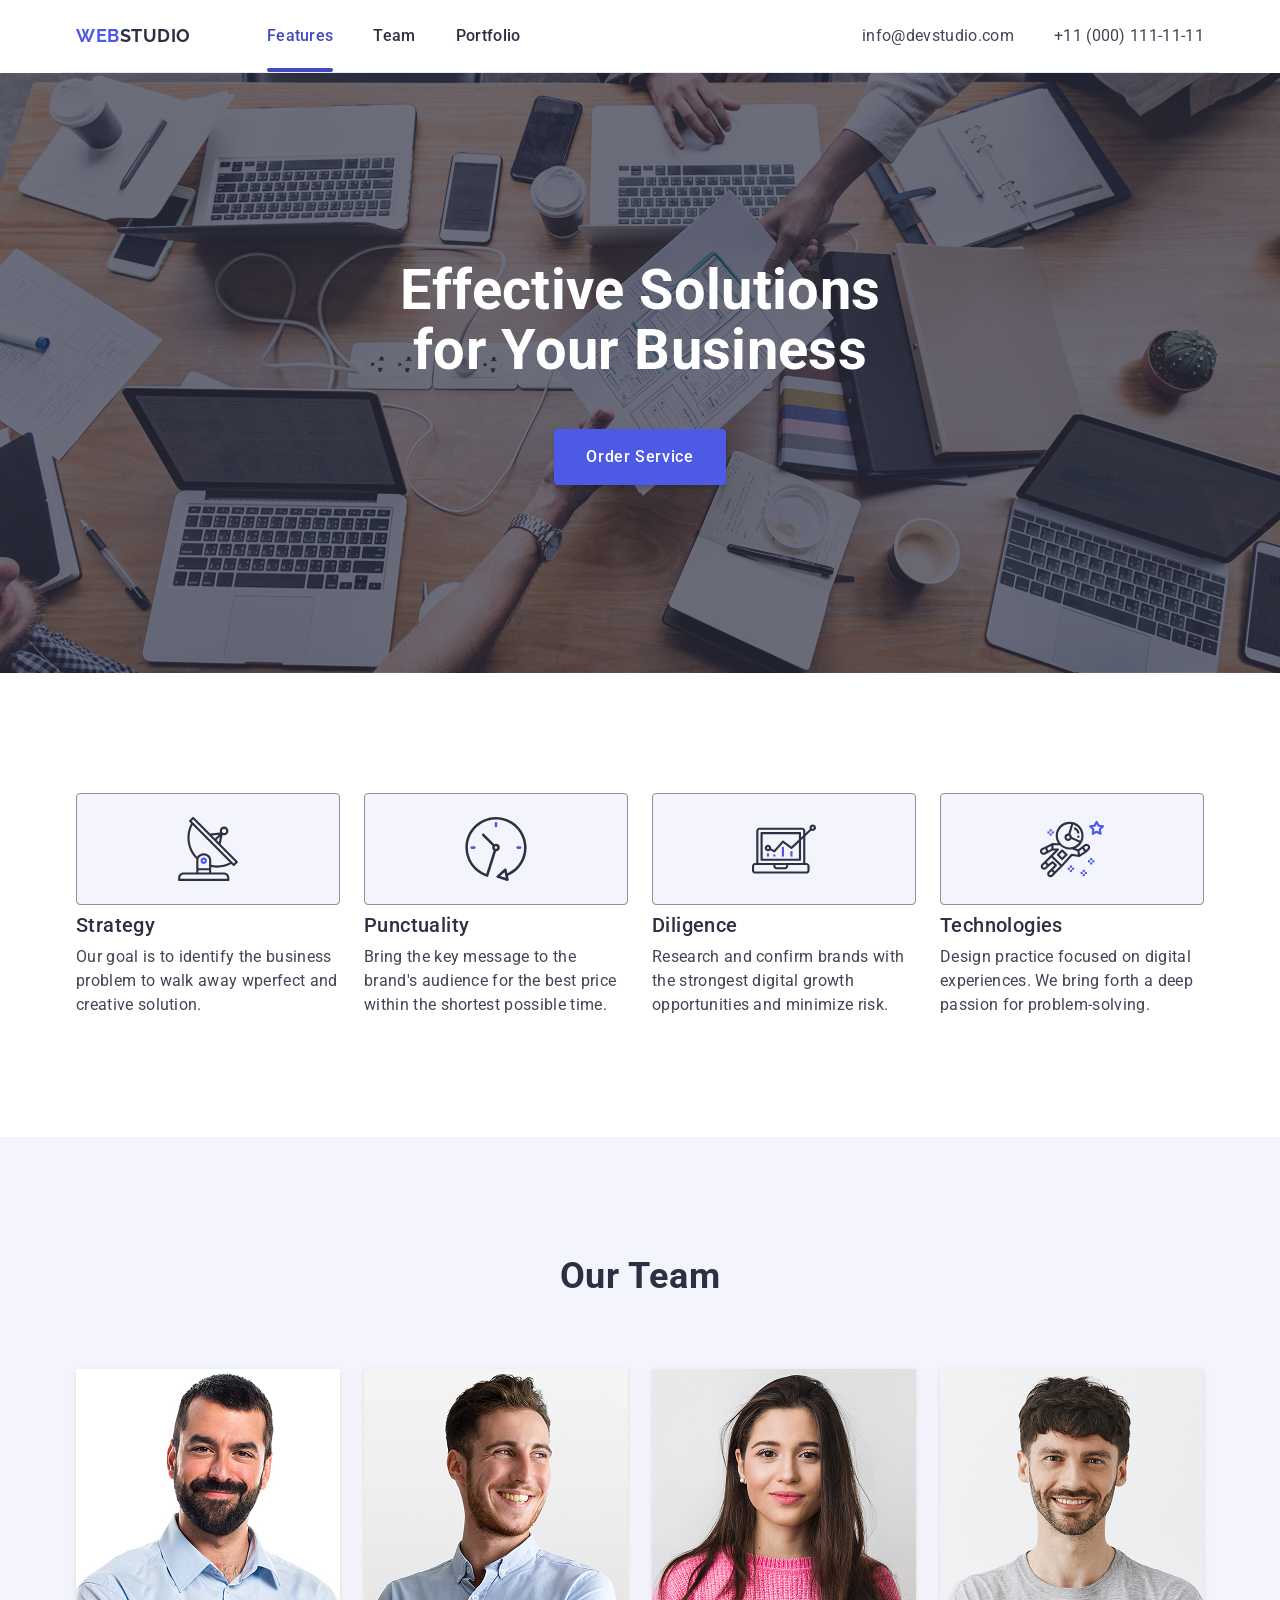
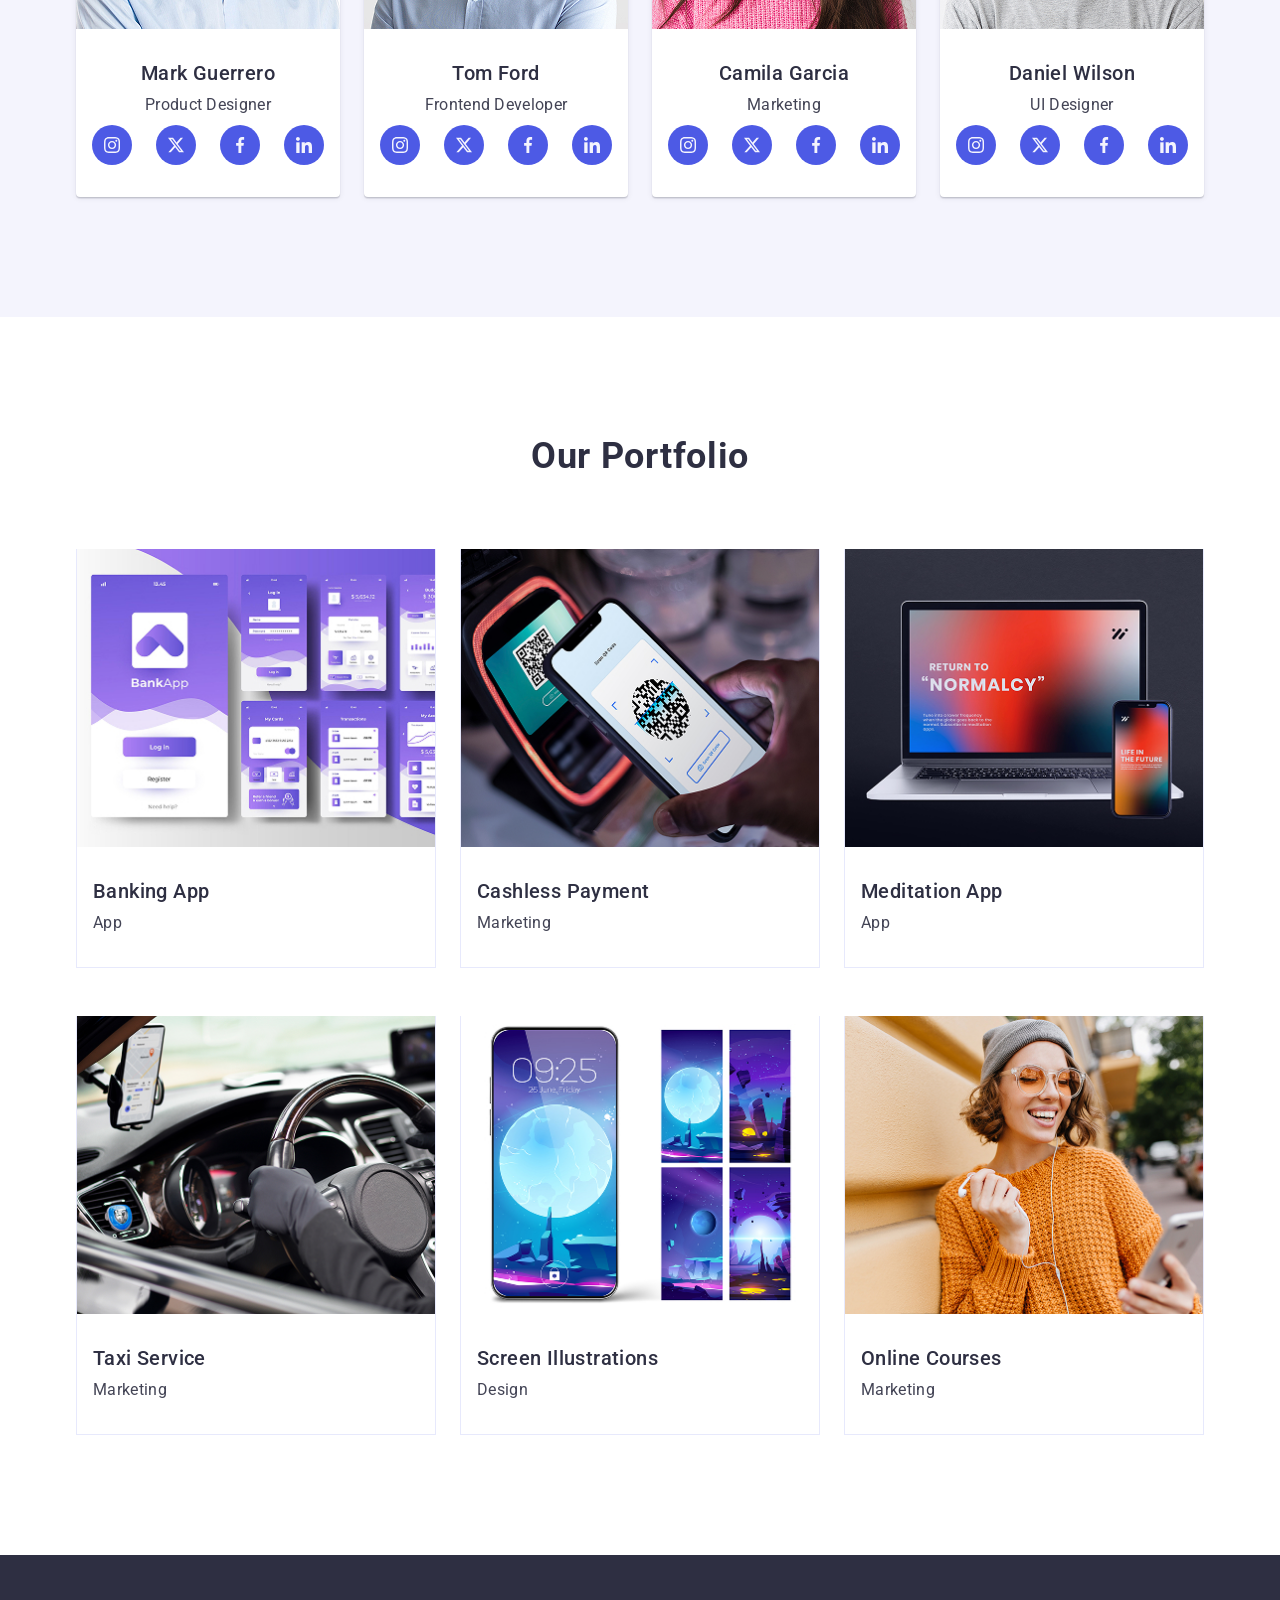
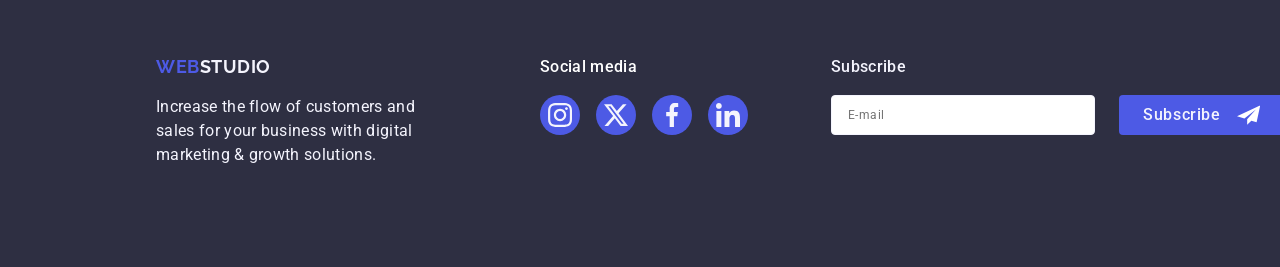
==== goit-markup-hw-05/index.html @ c3535405 "Archive: GoIT markup homeworks hw-01..hw-05" ====
<!doctype html>
<html lang="en">
  <head>
    <meta charset="UTF-8" />
    <meta name="viewport" content="width=device-width, initial-scale=1.0" />
    <title>WebStudio</title>
    <link rel="preconnect" href="https://fonts.googleapis.com">
    <link rel="preconnect" href="https://fonts.gstatic.com" crossorigin>
    <link href="https://fonts.googleapis.com/css2?family=Raleway:wght@700;800&family=Roboto:wght@400;500;700&display=swap" rel="stylesheet">
    <link rel="stylesheet" href="https://cdnjs.cloudflare.com/ajax/libs/modern-normalize/3.0.1/modern-normalize.min.css" integrity="sha512-q6WgHqiHlKyOqslT/lgBgodhd03Wp4BEqKeW6nNtlOY4quzyG3VoQKFrieaCeSnuVseNKRGpGeDU3qPmabCANg==" crossorigin="anonymous" referrerpolicy="no-referrer" />
    <link rel="stylesheet" href="./css/main.css" />
  </head>
  <body>
      <!-- #region header -->
    <header class="header" id="header">
    <div class="container">
      <a class="logo" href="./index.html">
        <span class="web">web</span><span class="studio">studio</span></a>
      <nav>
        <ul class="nav-list">
          <li><a class="navigace-a current-location" href="#features" >Features</a></li>
          <li><a class="navigace-a inactive-location" href="#team" >Team</a></li>
          <li><a class="navigace-a inactive-location" href="#portfolio" >Portfolio</a></li>
        </ul>
      </nav>
      <address class="address-header">
        <ul class="contact">
          <li><a class="contact-a" href="mailto:info@devstudio.com">info@devstudio.com</a></li>
          <li><a class="contact-a" href="tel:+110001111111">+11 (000) 111-11-11</a></li>
        </ul>
      </address>
      </div>
    </header>
      <!-- #endregion header -->
    <main>
      <!--#region hero-->
      <section class="hero" id="hero">
        <div class="container">
        <h1>Effective Solutions for Your Business</h1>
        <button class="button" type="button">Order Service</button>
        </div>
      </section>
      <!--#endregion hero-->
      <!--#region features-->
      <section class="features" id="features">
        <div class="container">
          <h2 class="sr-only">Our features</h2>
            <ul class="features-list">
              <li class="features-content">
                <div class="box-features-icon">
                  <svg  width="64" height="64">
                  <use href="./images/icons.svg#antena"></use></svg>
                </div>
                <h3>Strategy</h3>
                <p>Our goal is to identify the business problem to walk away wperfect and creative solution.</p>
              </li>
              <li class="features-content">
                <div class="box-features-icon">
                <svg  width="64" height="64">
                <use href="./images/icons.svg#clock"></use></svg>
              </div>
                <h3>Punctuality</h3>
                <p>Bring the key message to the brand's audience for the best price within the shortest possible time.</p>
              </li>
              <li class="features-content">
                <div class="box-features-icon">
                  <svg  width="64" height="64">
                  <use href="./images/icons.svg#diagram"></use></svg>
              </div>
                <h3>Diligence</h3>
                <p>Research and confirm brands with the strongest digital growth opportunities and minimize risk.</p>
              </li>
              <li class="features-content">
                <div class="box-features-icon">
                  <svg  width="64" height="64">
                  <use href="./images/icons.svg#astronaut"></use></svg>
                </div>
                <h3>Technologies</h3>
                <p>Design practice focused on digital experiences. We bring forth a deep passion for problem-solving.</p>
              </li>
            </ul>
        </div>
      </section>
      <!--#endregion features-->
      <!--#region team-->
      <section class="team" id="team">
        <div class="container">
        <h2 class="our-team-h2">Our Team</h2>
        <ul class="team-list">
          <!--#region Mark Guerrero-->
          <li class="team-card">
            <img
              src="./images/team-1.jpg"
              alt="Mark Guerrero"
              width="264"
              height="260"
            />
            <div class="team-text">
            <h3>Mark Guerrero</h3>
            <p>Product Designer</p>
            <!--#region Mark Guerrero links-->
            <ul class="box-social-links">
              <li>
                <a class="my-social-link" href="" target="_blank">
            <svg class="team-icon" width="16" height="16">
              <use href="./images/icons.svg#icon-instagram"></use>
            </svg>
                </a>
              </li>
              <li>
                <a class="my-social-link" href="" target="_blank">
            <svg class="team-icon" width="16" height="16">
              <use href="./images/icons.svg#icon-x"></use>
            </svg>
                </a>
              </li>
              <li>
                <a class="my-social-link" href="" target="_blank">
            <svg class="team-icon" width="16" height="16">
              <use href="./images/icons.svg#icon-facebook"></use>
            </svg>
                </a>
              </li>
              <li>
                <a class="my-social-link" href="" target="_blank">
            <svg class="team-icon" width="16" height="16">
              <use href="./images/icons.svg#icon-linkedin"></use>
            </svg>
                </a>
              </li>
            </ul>
            <!--#endregion Mark Guerrero links-->
          </div>
        </li>
          <!--#endregion Mark Guerrero-->
          <!--#region Tom Ford-->
          <li class="team-card">
            <img
              src="./images/team-2.jpg"
              alt="Tom Ford"
              width="264"
              height="260"
            />
            <div class="team-text">
            <h3>Tom Ford</h3>
            <p>Frontend Developer</p>
            <!--#region Tom Ford links-->
            <ul class="box-social-links">
              <li>
                <a class="my-social-link" href="" target="_blank">
            <svg class="team-icon" width="16" height="16">
              <use href="./images/icons.svg#icon-instagram"></use>
            </svg>
                </a>
              </li>
              <li>
                <a class="my-social-link" href="" target="_blank">
            <svg class="team-icon" width="16" height="16">
              <use href="./images/icons.svg#icon-x"></use>
            </svg>
                </a>
              </li>
              <li>
                <a class="my-social-link" href="" target="_blank">
            <svg class="team-icon" width="16" height="16">
              <use href="./images/icons.svg#icon-facebook"></use>
            </svg>
                </a>
              </li>
              <li>
                <a class="my-social-link" href="" target="_blank">
            <svg class="team-icon" width="16" height="16">
              <use href="./images/icons.svg#icon-linkedin"></use>
            </svg>
                </a>
              </li>
            </ul>
            <!--#endregion Tom Ford links-->
            </div>
          </li>
          <!--#endregion Tom Ford-->
          <!--#region Camila Garcia-->
          <li class="team-card">
            <img
              src="./images/team-3.jpg"
              alt="Camila Garcia"
              width="264"
              height="260"
            />
            <div class="team-text">
            <h3>Camila Garcia</h3>
            <p>Marketing</p>
            <!--#region Camila Garcia links-->
            <ul class="box-social-links">
              <li>
                <a class="my-social-link" href="" target="_blank">
            <svg class="team-icon" width="16" height="16">
              <use href="./images/icons.svg#icon-instagram"></use>
            </svg>
                </a>
              </li>
              <li>
                <a class="my-social-link" href="" target="_blank">
            <svg class="team-icon" width="16" height="16">
              <use href="./images/icons.svg#icon-x"></use>
            </svg>
                </a>
              </li>
              <li>
                <a class="my-social-link" href="" target="_blank">
            <svg class="team-icon" width="16" height="16">
              <use href="./images/icons.svg#icon-facebook"></use>
            </svg>
                </a>
              </li>
              <li>
                <a class="my-social-link" href="" target="_blank">
            <svg class="team-icon" width="16" height="16">
              <use href="./images/icons.svg#icon-linkedin"></use>
            </svg>
                </a>
              </li>
            </ul>
            <!--#endregion Camila Garcia links-->
            </div>
          </li>
          <!--#endregion Camila Garcia-->
          <!--#region Daniel Wilson-->
          <li class="team-card">
            <img
              src="./images/team-4.jpg"
              alt="Daniel Wilson"
              width="264"
              height="260"
            />
            <div class="team-text">
            <h3>Daniel Wilson</h3>
            <p>UI Designer</p>
            <!--#region Daniel Wilson links-->
            <ul class="box-social-links">
              <li>
                <a class="my-social-link" href="" target="_blank">
            <svg class="team-icon" width="16" height="16">
              <use href="./images/icons.svg#icon-instagram"></use>
            </svg>
                </a>
              </li>
              <li>
                <a class="my-social-link" href="" target="_blank">
            <svg class="team-icon" width="16" height="16">
              <use href="./images/icons.svg#icon-x"></use>
            </svg>
                </a>
              </li>
              <li>
                <a class="my-social-link" href="" target="_blank">
            <svg class="team-icon" width="16" height="16">
              <use href="./images/icons.svg#icon-facebook"></use>
            </svg>
                </a>
              </li>
              <li>
                <a class="my-social-link" href="" target="_blank">
            <svg class="team-icon" width="16" height="16">
              <use href="./images/icons.svg#icon-linkedin"></use>
            </svg>
                </a>
              </li>
            </ul>
            <!--#endregion Daniel Wilson links-->
            </div>
          </li>
          <!--#endregion Daniel Wilson-->
        </ul>
        </div>
      </section>
      <!--#endregion team-->
      <!--#region portfolio-->
      <section class="portfolio" id="portfolio">
        <div class="container">
        <h2 class="h2">Our Portfolio</h2>
        <ul class="portfolio-list">
          <li class="portfolio-card">
            <div class="portfolio-img">
            <img 
              src="./images/portfolio-1.jpg" 
              alt="Banking App"
              width="360" 
              height="300" 
              />
                <p class="overlay-portfolio-img-text">14 Stylish and User-Friendly App Design Concepts · Task Manager App · Calorie Tracker App · Exotic Fruit Ecommerce App · Cloud Storage App</p>
              </div>
                <div class="portfolio-text">
                  <h3>Banking App</h3>
                  <p>App</p>
                </div>
          </li>
          <li class="portfolio-card">
            <div class="portfolio-img">
            <img src="./images/portfolio-2.jpg" 
            alt="Cashless Payment"
            width="360"
            height="300"
            >
              <p class="overlay-portfolio-img-text">14 Stylish and User-Friendly App Design Concepts · Task Manager App · Calorie Tracker App · Exotic Fruit Ecommerce App · Cloud Storage App</p>
            </div>
                <div class="portfolio-text">
                  <h3>Cashless Payment</h3>
                  <p>Marketing</p>
                </div>
          </li>
          <li class="portfolio-card">
            <div class="portfolio-img">
            <img src="./images/portfolio-3.jpg" 
            alt="Meditation App"
            width="360"
            height="300"
            />
              <p class="overlay-portfolio-img-text">14 Stylish and User-Friendly App Design Concepts · Task Manager App · Calorie Tracker App · Exotic Fruit Ecommerce App · Cloud Storage App</p>
            </div>
                <div class="portfolio-text">
                  <h3>Meditation App</h3>
                  <p>App</p>
                </div>
          </li>
          <li class="portfolio-card">
            <div class="portfolio-img">
            <img src="./images/portfolio-4.jpg" 
            alt="Taxi Service"
            width="360"
            height="300"
            />
              <p class="overlay-portfolio-img-text">14 Stylish and User-Friendly App Design Concepts · Task Manager App · Calorie Tracker App · Exotic Fruit Ecommerce App · Cloud Storage App</p>
            </div>
                <div class="portfolio-text">
                  <h3>Taxi Service</h3>
                  <p>Marketing</p>
                </div>
          </li>
          <li class="portfolio-card">
            <div class="portfolio-img">
            <img src="./images/portfolio-5.jpg" 
            alt="Screen Illustrations"
            width="360"
            height="300"
            />
              <p class="overlay-portfolio-img-text">14 Stylish and User-Friendly App Design Concepts · Task Manager App · Calorie Tracker App · Exotic Fruit Ecommerce App · Cloud Storage App</p>
            </div>
                <div class="portfolio-text">
                  <h3>Screen Illustrations</h3>
                  <p>Design</p>
                </div>
          </li>
          <li class="portfolio-card">
            <div class="portfolio-img">
            <img src="./images/portfolio-6.jpg" 
            alt="Online Courses"
            width="360"
            height="300"
            />
              <p class="overlay-portfolio-img-text">14 Stylish and User-Friendly App Design Concepts · Task Manager App · Calorie Tracker App · Exotic Fruit Ecommerce App · Cloud Storage App</p>
            </div>
                <div class="portfolio-text">
                  <h3>Online Courses</h3>
                  <p>Marketing</p>
                </div>
          </li>
        </ul>
        </div>
      </section>
      <!--#endregion portfolio-->
    </main>
      <!-- #region footer -->
    <footer class="footer" id="footer">
    <div class="container">
      <div class="wrap-logo">
          <a class="logo" href="./index.html">
          <span class="web">web</span><span class="studio-footer">studio</span></a>
          <p class="logo-p">Increase the flow of customers and sales for your business with digital marketing & growth solutions.</p>
      </div>
      <div class="wrap-media">
      <p class="social-media-p">Social media</p>
      <ul class="footer-media">
        <li>
                <a class="social-link" href="" target="_blank">
            <svg class="footer-icon" width="24" height="24">
              <use href="./images/icons.svg#icon-instagram"></use>
            </svg>
                </a>
              </li>
              <li>
                <a class="social-link" href="" target="_blank">
            <svg class="footer-icon" height="24" width="24">
              <use href="./images/icons.svg#icon-x"></use>
            </svg>
                </a>
              </li>
              <li>
                <a class="social-link" href="" target="_blank">
            <svg class="footer-icon" height="24" width="24">
              <use href="./images/icons.svg#icon-facebook"></use>
            </svg>
                </a>
              </li>
          <li>
                <a class="social-link" href="" target="_blank">
            <svg class="footer-icon" height="24" width="24">
              <use href="./images/icons.svg#icon-linkedin"></use>
            </svg>
                </a>
          </li>
          </ul>
      </div>
      <div class="wrap-subscribe">
        <label class="subscribe-lbl" for="subscribe">Subscribe</label>
        <form class="subscribe-form">
          <input class="subscribe-input" id="subscribe" type="email" placeholder="E-mail" required>
          <button class="subscribe-btn" type="submit">Subscribe
            <svg width="24" height="24" viewBox="0 0 24 24" fill="none" xmlns="http://www.w3.org/2000/svg">
              <path d="M24 2L0 13.25L7.66994 15.6172L19.5 6.375L10.5017 16.4913L10.509 16.4936L10.5 16.4913V22L14.8013 17.8183L20.2501 19.5L24 2Z" fill="white" />
            </svg>
          </button>
        </form>
      </div>
    </div>
    </footer>
      <!-- #endregion footer -->
  </body>
</html>
---- goit-markup-hw-05/css/main.css ----
@import './common.css';
@import './header.css';
@import './hero.css';
@import './features.css';
@import './team.css';
@import './portfolio.css';
@import './footer.css';
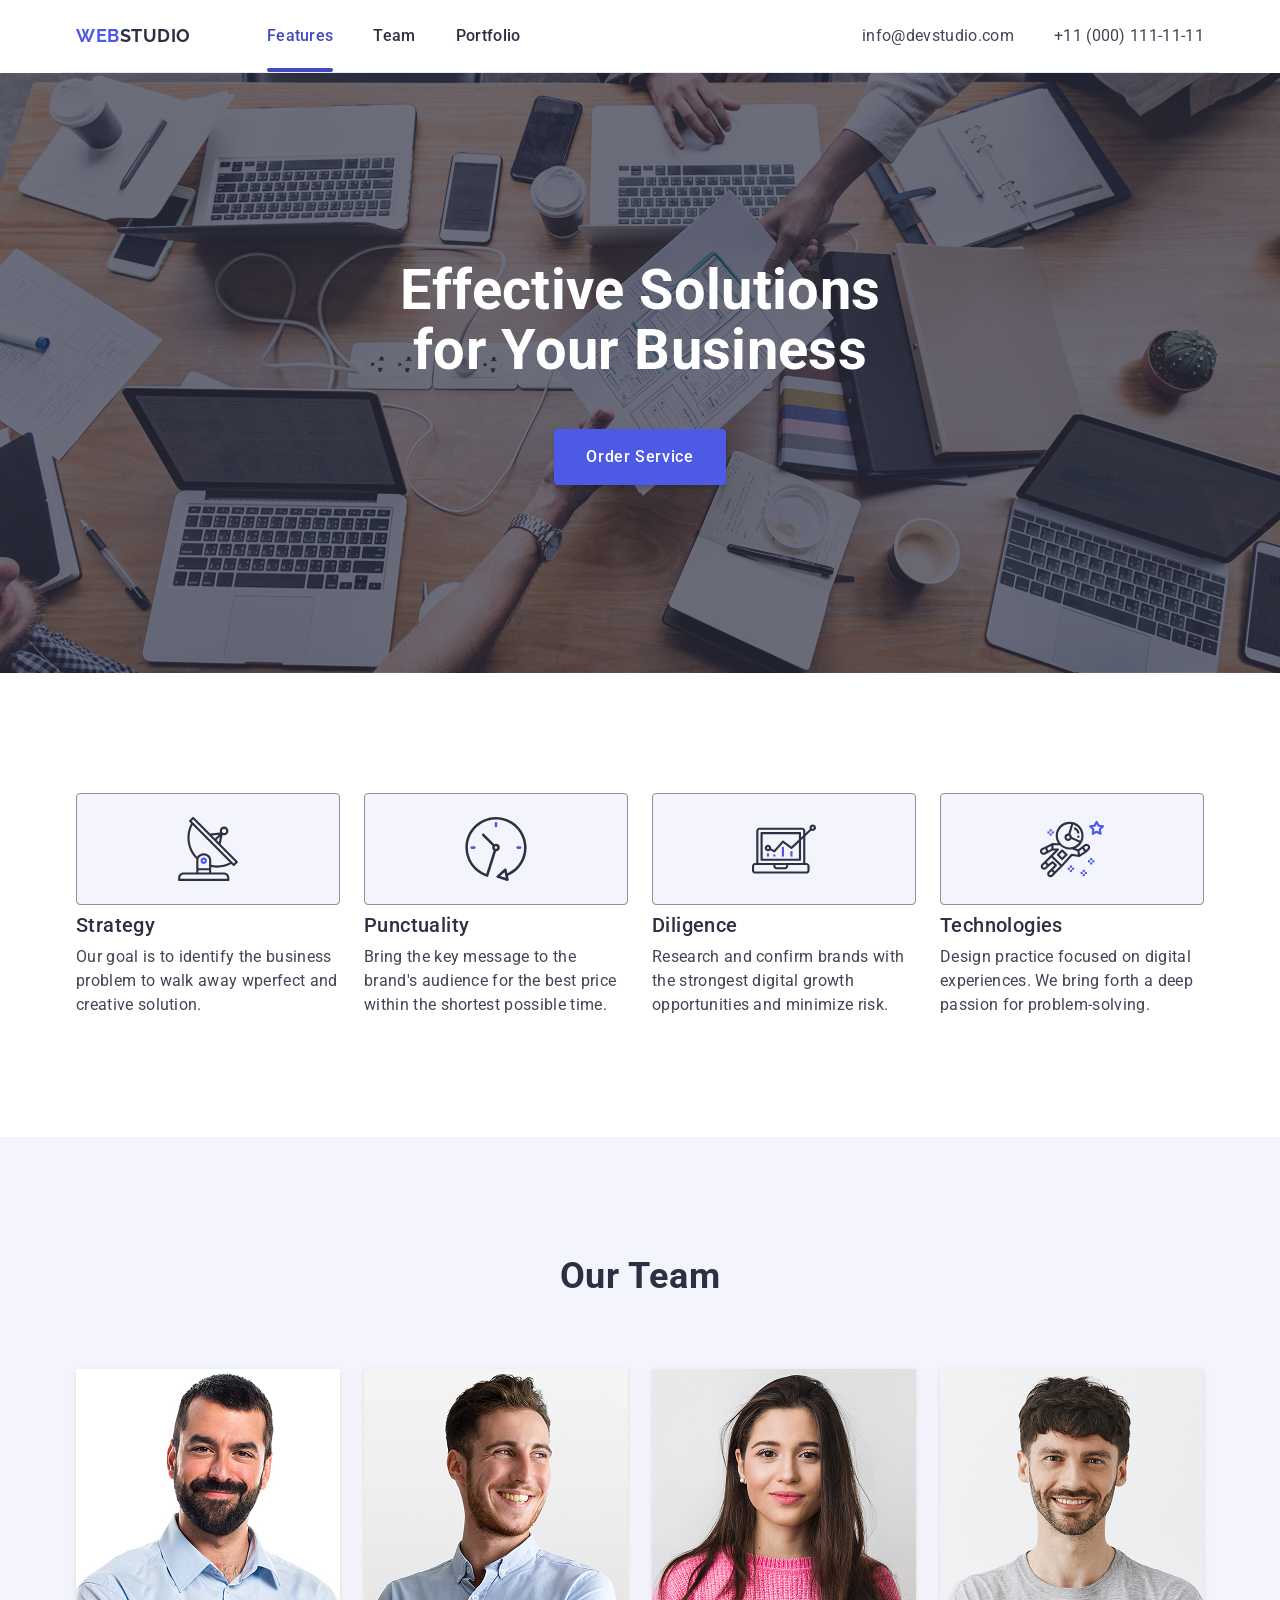
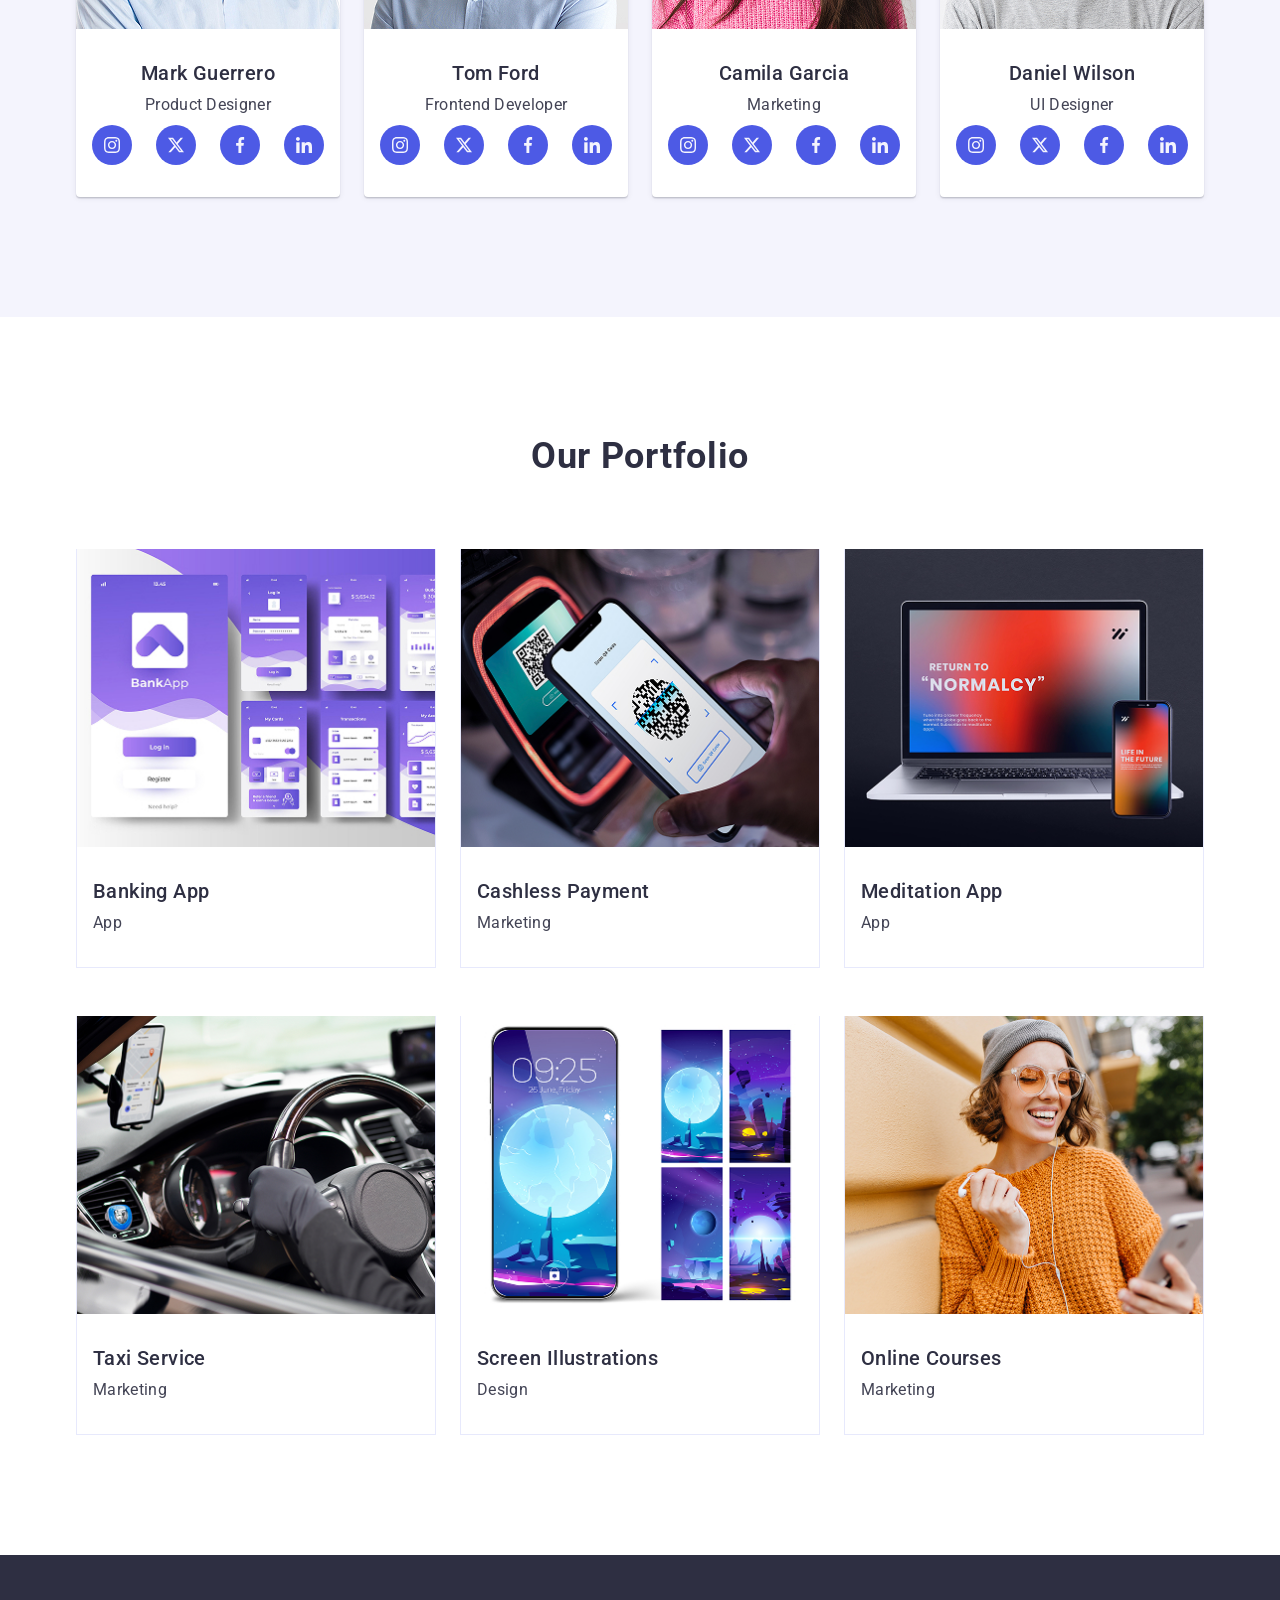
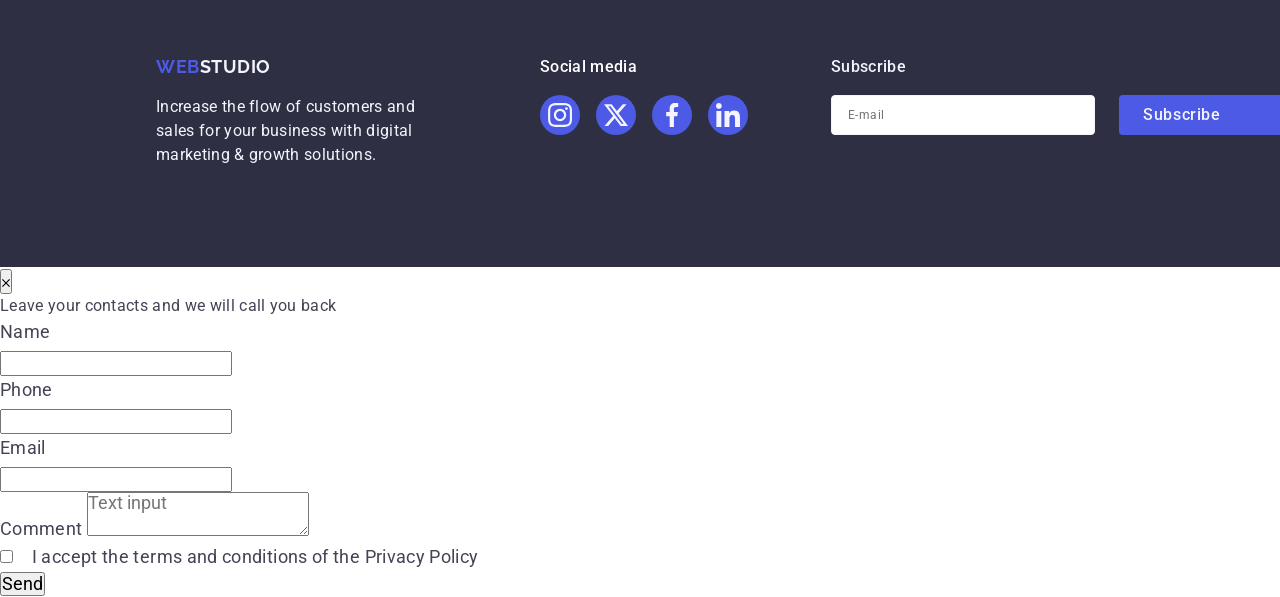
==== commit 820de770: "up" ====
--- a/goit-markup-hw-05/index.html
+++ b/goit-markup-hw-05/index.html
@@ -4,40 +4,68 @@
     <meta charset="UTF-8" />
     <meta name="viewport" content="width=device-width, initial-scale=1.0" />
     <title>WebStudio</title>
-    <link rel="preconnect" href="https://fonts.googleapis.com">
-    <link rel="preconnect" href="https://fonts.gstatic.com" crossorigin>
-    <link href="https://fonts.googleapis.com/css2?family=Raleway:wght@700;800&family=Roboto:wght@400;500;700&display=swap" rel="stylesheet">
-    <link rel="stylesheet" href="https://cdnjs.cloudflare.com/ajax/libs/modern-normalize/3.0.1/modern-normalize.min.css" integrity="sha512-q6WgHqiHlKyOqslT/lgBgodhd03Wp4BEqKeW6nNtlOY4quzyG3VoQKFrieaCeSnuVseNKRGpGeDU3qPmabCANg==" crossorigin="anonymous" referrerpolicy="no-referrer" />
+    <link rel="preconnect" href="https://fonts.googleapis.com" />
+    <link rel="preconnect" href="https://fonts.gstatic.com" crossorigin />
+    <link
+      href="https://fonts.googleapis.com/css2?family=Raleway:wght@700;800&family=Roboto:wght@400;500;700&display=swap"
+      rel="stylesheet"
+    />
+    <link
+      rel="stylesheet"
+      href="https://cdnjs.cloudflare.com/ajax/libs/modern-normalize/3.0.1/modern-normalize.min.css"
+      integrity="sha512-q6WgHqiHlKyOqslT/lgBgodhd03Wp4BEqKeW6nNtlOY4quzyG3VoQKFrieaCeSnuVseNKRGpGeDU3qPmabCANg=="
+      crossorigin="anonymous"
+      referrerpolicy="no-referrer"
+    />
     <link rel="stylesheet" href="./css/main.css" />
   </head>
   <body>
-      <!-- #region header -->
+    <!-- #region header -->
     <header class="header" id="header">
-    <div class="container">
-      <a class="logo" href="./index.html">
-        <span class="web">web</span><span class="studio">studio</span></a>
-      <nav>
-        <ul class="nav-list">
-          <li><a class="navigace-a current-location" href="#features" >Features</a></li>
-          <li><a class="navigace-a inactive-location" href="#team" >Team</a></li>
-          <li><a class="navigace-a inactive-location" href="#portfolio" >Portfolio</a></li>
-        </ul>
-      </nav>
-      <address class="address-header">
-        <ul class="contact">
-          <li><a class="contact-a" href="mailto:info@devstudio.com">info@devstudio.com</a></li>
-          <li><a class="contact-a" href="tel:+110001111111">+11 (000) 111-11-11</a></li>
-        </ul>
-      </address>
+      <div class="container">
+        <a class="logo" href="./index.html">
+          <span class="web">web</span><span class="studio">studio</span></a
+        >
+        <nav>
+          <ul class="nav-list">
+            <li>
+              <a class="navigace-a current-location" href="#features"
+                >Features</a
+              >
+            </li>
+            <li>
+              <a class="navigace-a inactive-location" href="#team">Team</a>
+            </li>
+            <li>
+              <a class="navigace-a inactive-location" href="#portfolio"
+                >Portfolio</a
+              >
+            </li>
+          </ul>
+        </nav>
+        <address class="address-header">
+          <ul class="contact">
+            <li>
+              <a class="contact-a" href="mailto:info@devstudio.com"
+                >info@devstudio.com</a
+              >
+            </li>
+            <li>
+              <a class="contact-a" href="tel:+110001111111"
+                >+11 (000) 111-11-11</a
+              >
+            </li>
+          </ul>
+        </address>
       </div>
     </header>
-      <!-- #endregion header -->
+    <!-- #endregion header -->
     <main>
       <!--#region hero-->
       <section class="hero" id="hero">
         <div class="container">
-        <h1>Effective Solutions for Your Business</h1>
-        <button class="button" type="button">Order Service</button>
+          <h1>Effective Solutions for Your Business</h1>
+          <button class="button" type="button">Order Service</button>
         </div>
       </section>
       <!--#endregion hero-->
@@ -45,385 +73,540 @@
       <section class="features" id="features">
         <div class="container">
           <h2 class="sr-only">Our features</h2>
-            <ul class="features-list">
-              <li class="features-content">
-                <div class="box-features-icon">
-                  <svg  width="64" height="64">
-                  <use href="./images/icons.svg#antena"></use></svg>
-                </div>
-                <h3>Strategy</h3>
-                <p>Our goal is to identify the business problem to walk away wperfect and creative solution.</p>
-              </li>
-              <li class="features-content">
-                <div class="box-features-icon">
-                <svg  width="64" height="64">
-                <use href="./images/icons.svg#clock"></use></svg>
-              </div>
-                <h3>Punctuality</h3>
-                <p>Bring the key message to the brand's audience for the best price within the shortest possible time.</p>
-              </li>
-              <li class="features-content">
-                <div class="box-features-icon">
-                  <svg  width="64" height="64">
-                  <use href="./images/icons.svg#diagram"></use></svg>
-              </div>
-                <h3>Diligence</h3>
-                <p>Research and confirm brands with the strongest digital growth opportunities and minimize risk.</p>
-              </li>
-              <li class="features-content">
-                <div class="box-features-icon">
-                  <svg  width="64" height="64">
-                  <use href="./images/icons.svg#astronaut"></use></svg>
-                </div>
-                <h3>Technologies</h3>
-                <p>Design practice focused on digital experiences. We bring forth a deep passion for problem-solving.</p>
-              </li>
-            </ul>
+          <ul class="features-list">
+            <li class="features-content">
+              <div class="box-features-icon">
+                <svg width="64" height="64">
+                  <use href="./images/icons.svg#antena"></use>
+                </svg>
+              </div>
+              <h3>Strategy</h3>
+              <p>
+                Our goal is to identify the business problem to walk away
+                wperfect and creative solution.
+              </p>
+            </li>
+            <li class="features-content">
+              <div class="box-features-icon">
+                <svg width="64" height="64">
+                  <use href="./images/icons.svg#clock"></use>
+                </svg>
+              </div>
+              <h3>Punctuality</h3>
+              <p>
+                Bring the key message to the brand's audience for the best price
+                within the shortest possible time.
+              </p>
+            </li>
+            <li class="features-content">
+              <div class="box-features-icon">
+                <svg width="64" height="64">
+                  <use href="./images/icons.svg#diagram"></use>
+                </svg>
+              </div>
+              <h3>Diligence</h3>
+              <p>
+                Research and confirm brands with the strongest digital growth
+                opportunities and minimize risk.
+              </p>
+            </li>
+            <li class="features-content">
+              <div class="box-features-icon">
+                <svg width="64" height="64">
+                  <use href="./images/icons.svg#astronaut"></use>
+                </svg>
+              </div>
+              <h3>Technologies</h3>
+              <p>
+                Design practice focused on digital experiences. We bring forth a
+                deep passion for problem-solving.
+              </p>
+            </li>
+          </ul>
         </div>
       </section>
       <!--#endregion features-->
       <!--#region team-->
       <section class="team" id="team">
         <div class="container">
-        <h2 class="our-team-h2">Our Team</h2>
-        <ul class="team-list">
-          <!--#region Mark Guerrero-->
-          <li class="team-card">
-            <img
-              src="./images/team-1.jpg"
-              alt="Mark Guerrero"
-              width="264"
-              height="260"
-            />
-            <div class="team-text">
-            <h3>Mark Guerrero</h3>
-            <p>Product Designer</p>
-            <!--#region Mark Guerrero links-->
-            <ul class="box-social-links">
-              <li>
-                <a class="my-social-link" href="" target="_blank">
-            <svg class="team-icon" width="16" height="16">
-              <use href="./images/icons.svg#icon-instagram"></use>
-            </svg>
-                </a>
-              </li>
-              <li>
-                <a class="my-social-link" href="" target="_blank">
-            <svg class="team-icon" width="16" height="16">
-              <use href="./images/icons.svg#icon-x"></use>
-            </svg>
-                </a>
-              </li>
-              <li>
-                <a class="my-social-link" href="" target="_blank">
-            <svg class="team-icon" width="16" height="16">
-              <use href="./images/icons.svg#icon-facebook"></use>
-            </svg>
-                </a>
-              </li>
-              <li>
-                <a class="my-social-link" href="" target="_blank">
-            <svg class="team-icon" width="16" height="16">
-              <use href="./images/icons.svg#icon-linkedin"></use>
-            </svg>
-                </a>
-              </li>
-            </ul>
-            <!--#endregion Mark Guerrero links-->
-          </div>
-        </li>
-          <!--#endregion Mark Guerrero-->
-          <!--#region Tom Ford-->
-          <li class="team-card">
-            <img
-              src="./images/team-2.jpg"
-              alt="Tom Ford"
-              width="264"
-              height="260"
-            />
-            <div class="team-text">
-            <h3>Tom Ford</h3>
-            <p>Frontend Developer</p>
-            <!--#region Tom Ford links-->
-            <ul class="box-social-links">
-              <li>
-                <a class="my-social-link" href="" target="_blank">
-            <svg class="team-icon" width="16" height="16">
-              <use href="./images/icons.svg#icon-instagram"></use>
-            </svg>
-                </a>
-              </li>
-              <li>
-                <a class="my-social-link" href="" target="_blank">
-            <svg class="team-icon" width="16" height="16">
-              <use href="./images/icons.svg#icon-x"></use>
-            </svg>
-                </a>
-              </li>
-              <li>
-                <a class="my-social-link" href="" target="_blank">
-            <svg class="team-icon" width="16" height="16">
-              <use href="./images/icons.svg#icon-facebook"></use>
-            </svg>
-                </a>
-              </li>
-              <li>
-                <a class="my-social-link" href="" target="_blank">
-            <svg class="team-icon" width="16" height="16">
-              <use href="./images/icons.svg#icon-linkedin"></use>
-            </svg>
-                </a>
-              </li>
-            </ul>
-            <!--#endregion Tom Ford links-->
-            </div>
-          </li>
-          <!--#endregion Tom Ford-->
-          <!--#region Camila Garcia-->
-          <li class="team-card">
-            <img
-              src="./images/team-3.jpg"
-              alt="Camila Garcia"
-              width="264"
-              height="260"
-            />
-            <div class="team-text">
-            <h3>Camila Garcia</h3>
-            <p>Marketing</p>
-            <!--#region Camila Garcia links-->
-            <ul class="box-social-links">
-              <li>
-                <a class="my-social-link" href="" target="_blank">
-            <svg class="team-icon" width="16" height="16">
-              <use href="./images/icons.svg#icon-instagram"></use>
-            </svg>
-                </a>
-              </li>
-              <li>
-                <a class="my-social-link" href="" target="_blank">
-            <svg class="team-icon" width="16" height="16">
-              <use href="./images/icons.svg#icon-x"></use>
-            </svg>
-                </a>
-              </li>
-              <li>
-                <a class="my-social-link" href="" target="_blank">
-            <svg class="team-icon" width="16" height="16">
-              <use href="./images/icons.svg#icon-facebook"></use>
-            </svg>
-                </a>
-              </li>
-              <li>
-                <a class="my-social-link" href="" target="_blank">
-            <svg class="team-icon" width="16" height="16">
-              <use href="./images/icons.svg#icon-linkedin"></use>
-            </svg>
-                </a>
-              </li>
-            </ul>
-            <!--#endregion Camila Garcia links-->
-            </div>
-          </li>
-          <!--#endregion Camila Garcia-->
-          <!--#region Daniel Wilson-->
-          <li class="team-card">
-            <img
-              src="./images/team-4.jpg"
-              alt="Daniel Wilson"
-              width="264"
-              height="260"
-            />
-            <div class="team-text">
-            <h3>Daniel Wilson</h3>
-            <p>UI Designer</p>
-            <!--#region Daniel Wilson links-->
-            <ul class="box-social-links">
-              <li>
-                <a class="my-social-link" href="" target="_blank">
-            <svg class="team-icon" width="16" height="16">
-              <use href="./images/icons.svg#icon-instagram"></use>
-            </svg>
-                </a>
-              </li>
-              <li>
-                <a class="my-social-link" href="" target="_blank">
-            <svg class="team-icon" width="16" height="16">
-              <use href="./images/icons.svg#icon-x"></use>
-            </svg>
-                </a>
-              </li>
-              <li>
-                <a class="my-social-link" href="" target="_blank">
-            <svg class="team-icon" width="16" height="16">
-              <use href="./images/icons.svg#icon-facebook"></use>
-            </svg>
-                </a>
-              </li>
-              <li>
-                <a class="my-social-link" href="" target="_blank">
-            <svg class="team-icon" width="16" height="16">
-              <use href="./images/icons.svg#icon-linkedin"></use>
-            </svg>
-                </a>
-              </li>
-            </ul>
-            <!--#endregion Daniel Wilson links-->
-            </div>
-          </li>
-          <!--#endregion Daniel Wilson-->
-        </ul>
+          <h2 class="our-team-h2">Our Team</h2>
+          <ul class="team-list">
+            <!--#region Mark Guerrero-->
+            <li class="team-card">
+              <img
+                src="./images/team-1.jpg"
+                alt="Mark Guerrero"
+                width="264"
+                height="260"
+              />
+              <div class="team-text">
+                <h3>Mark Guerrero</h3>
+                <p>Product Designer</p>
+                <!--#region Mark Guerrero links-->
+                <ul class="box-social-links">
+                  <li>
+                    <a class="my-social-link" href="" target="_blank">
+                      <svg class="team-icon" width="16" height="16">
+                        <use href="./images/icons.svg#icon-instagram"></use>
+                      </svg>
+                    </a>
+                  </li>
+                  <li>
+                    <a class="my-social-link" href="" target="_blank">
+                      <svg class="team-icon" width="16" height="16">
+                        <use href="./images/icons.svg#icon-x"></use>
+                      </svg>
+                    </a>
+                  </li>
+                  <li>
+                    <a class="my-social-link" href="" target="_blank">
+                      <svg class="team-icon" width="16" height="16">
+                        <use href="./images/icons.svg#icon-facebook"></use>
+                      </svg>
+                    </a>
+                  </li>
+                  <li>
+                    <a class="my-social-link" href="" target="_blank">
+                      <svg class="team-icon" width="16" height="16">
+                        <use href="./images/icons.svg#icon-linkedin"></use>
+                      </svg>
+                    </a>
+                  </li>
+                </ul>
+                <!--#endregion Mark Guerrero links-->
+              </div>
+            </li>
+            <!--#endregion Mark Guerrero-->
+            <!--#region Tom Ford-->
+            <li class="team-card">
+              <img
+                src="./images/team-2.jpg"
+                alt="Tom Ford"
+                width="264"
+                height="260"
+              />
+              <div class="team-text">
+                <h3>Tom Ford</h3>
+                <p>Frontend Developer</p>
+                <!--#region Tom Ford links-->
+                <ul class="box-social-links">
+                  <li>
+                    <a class="my-social-link" href="" target="_blank">
+                      <svg class="team-icon" width="16" height="16">
+                        <use href="./images/icons.svg#icon-instagram"></use>
+                      </svg>
+                    </a>
+                  </li>
+                  <li>
+                    <a class="my-social-link" href="" target="_blank">
+                      <svg class="team-icon" width="16" height="16">
+                        <use href="./images/icons.svg#icon-x"></use>
+                      </svg>
+                    </a>
+                  </li>
+                  <li>
+                    <a class="my-social-link" href="" target="_blank">
+                      <svg class="team-icon" width="16" height="16">
+                        <use href="./images/icons.svg#icon-facebook"></use>
+                      </svg>
+                    </a>
+                  </li>
+                  <li>
+                    <a class="my-social-link" href="" target="_blank">
+                      <svg class="team-icon" width="16" height="16">
+                        <use href="./images/icons.svg#icon-linkedin"></use>
+                      </svg>
+                    </a>
+                  </li>
+                </ul>
+                <!--#endregion Tom Ford links-->
+              </div>
+            </li>
+            <!--#endregion Tom Ford-->
+            <!--#region Camila Garcia-->
+            <li class="team-card">
+              <img
+                src="./images/team-3.jpg"
+                alt="Camila Garcia"
+                width="264"
+                height="260"
+              />
+              <div class="team-text">
+                <h3>Camila Garcia</h3>
+                <p>Marketing</p>
+                <!--#region Camila Garcia links-->
+                <ul class="box-social-links">
+                  <li>
+                    <a class="my-social-link" href="" target="_blank">
+                      <svg class="team-icon" width="16" height="16">
+                        <use href="./images/icons.svg#icon-instagram"></use>
+                      </svg>
+                    </a>
+                  </li>
+                  <li>
+                    <a class="my-social-link" href="" target="_blank">
+                      <svg class="team-icon" width="16" height="16">
+                        <use href="./images/icons.svg#icon-x"></use>
+                      </svg>
+                    </a>
+                  </li>
+                  <li>
+                    <a class="my-social-link" href="" target="_blank">
+                      <svg class="team-icon" width="16" height="16">
+                        <use href="./images/icons.svg#icon-facebook"></use>
+                      </svg>
+                    </a>
+                  </li>
+                  <li>
+                    <a class="my-social-link" href="" target="_blank">
+                      <svg class="team-icon" width="16" height="16">
+                        <use href="./images/icons.svg#icon-linkedin"></use>
+                      </svg>
+                    </a>
+                  </li>
+                </ul>
+                <!--#endregion Camila Garcia links-->
+              </div>
+            </li>
+            <!--#endregion Camila Garcia-->
+            <!--#region Daniel Wilson-->
+            <li class="team-card">
+              <img
+                src="./images/team-4.jpg"
+                alt="Daniel Wilson"
+                width="264"
+                height="260"
+              />
+              <div class="team-text">
+                <h3>Daniel Wilson</h3>
+                <p>UI Designer</p>
+                <!--#region Daniel Wilson links-->
+                <ul class="box-social-links">
+                  <li>
+                    <a class="my-social-link" href="" target="_blank">
+                      <svg class="team-icon" width="16" height="16">
+                        <use href="./images/icons.svg#icon-instagram"></use>
+                      </svg>
+                    </a>
+                  </li>
+                  <li>
+                    <a class="my-social-link" href="" target="_blank">
+                      <svg class="team-icon" width="16" height="16">
+                        <use href="./images/icons.svg#icon-x"></use>
+                      </svg>
+                    </a>
+                  </li>
+                  <li>
+                    <a class="my-social-link" href="" target="_blank">
+                      <svg class="team-icon" width="16" height="16">
+                        <use href="./images/icons.svg#icon-facebook"></use>
+                      </svg>
+                    </a>
+                  </li>
+                  <li>
+                    <a class="my-social-link" href="" target="_blank">
+                      <svg class="team-icon" width="16" height="16">
+                        <use href="./images/icons.svg#icon-linkedin"></use>
+                      </svg>
+                    </a>
+                  </li>
+                </ul>
+                <!--#endregion Daniel Wilson links-->
+              </div>
+            </li>
+            <!--#endregion Daniel Wilson-->
+          </ul>
         </div>
       </section>
       <!--#endregion team-->
       <!--#region portfolio-->
       <section class="portfolio" id="portfolio">
         <div class="container">
-        <h2 class="h2">Our Portfolio</h2>
-        <ul class="portfolio-list">
-          <li class="portfolio-card">
-            <div class="portfolio-img">
-            <img 
-              src="./images/portfolio-1.jpg" 
-              alt="Banking App"
-              width="360" 
-              height="300" 
-              />
-                <p class="overlay-portfolio-img-text">14 Stylish and User-Friendly App Design Concepts · Task Manager App · Calorie Tracker App · Exotic Fruit Ecommerce App · Cloud Storage App</p>
-              </div>
-                <div class="portfolio-text">
-                  <h3>Banking App</h3>
-                  <p>App</p>
-                </div>
-          </li>
-          <li class="portfolio-card">
-            <div class="portfolio-img">
-            <img src="./images/portfolio-2.jpg" 
-            alt="Cashless Payment"
-            width="360"
-            height="300"
-            >
-              <p class="overlay-portfolio-img-text">14 Stylish and User-Friendly App Design Concepts · Task Manager App · Calorie Tracker App · Exotic Fruit Ecommerce App · Cloud Storage App</p>
-            </div>
-                <div class="portfolio-text">
-                  <h3>Cashless Payment</h3>
-                  <p>Marketing</p>
-                </div>
-          </li>
-          <li class="portfolio-card">
-            <div class="portfolio-img">
-            <img src="./images/portfolio-3.jpg" 
-            alt="Meditation App"
-            width="360"
-            height="300"
-            />
-              <p class="overlay-portfolio-img-text">14 Stylish and User-Friendly App Design Concepts · Task Manager App · Calorie Tracker App · Exotic Fruit Ecommerce App · Cloud Storage App</p>
-            </div>
-                <div class="portfolio-text">
-                  <h3>Meditation App</h3>
-                  <p>App</p>
-                </div>
-          </li>
-          <li class="portfolio-card">
-            <div class="portfolio-img">
-            <img src="./images/portfolio-4.jpg" 
-            alt="Taxi Service"
-            width="360"
-            height="300"
-            />
-              <p class="overlay-portfolio-img-text">14 Stylish and User-Friendly App Design Concepts · Task Manager App · Calorie Tracker App · Exotic Fruit Ecommerce App · Cloud Storage App</p>
-            </div>
-                <div class="portfolio-text">
-                  <h3>Taxi Service</h3>
-                  <p>Marketing</p>
-                </div>
-          </li>
-          <li class="portfolio-card">
-            <div class="portfolio-img">
-            <img src="./images/portfolio-5.jpg" 
-            alt="Screen Illustrations"
-            width="360"
-            height="300"
-            />
-              <p class="overlay-portfolio-img-text">14 Stylish and User-Friendly App Design Concepts · Task Manager App · Calorie Tracker App · Exotic Fruit Ecommerce App · Cloud Storage App</p>
-            </div>
-                <div class="portfolio-text">
-                  <h3>Screen Illustrations</h3>
-                  <p>Design</p>
-                </div>
-          </li>
-          <li class="portfolio-card">
-            <div class="portfolio-img">
-            <img src="./images/portfolio-6.jpg" 
-            alt="Online Courses"
-            width="360"
-            height="300"
-            />
-              <p class="overlay-portfolio-img-text">14 Stylish and User-Friendly App Design Concepts · Task Manager App · Calorie Tracker App · Exotic Fruit Ecommerce App · Cloud Storage App</p>
-            </div>
-                <div class="portfolio-text">
-                  <h3>Online Courses</h3>
-                  <p>Marketing</p>
-                </div>
-          </li>
-        </ul>
+          <h2 class="h2">Our Portfolio</h2>
+          <ul class="portfolio-list">
+            <li class="portfolio-card">
+              <div class="portfolio-img">
+                <img
+                  src="./images/portfolio-1.jpg"
+                  alt="Banking App"
+                  width="360"
+                  height="300"
+                />
+                <p class="overlay-portfolio-img-text">
+                  14 Stylish and User-Friendly App Design Concepts · Task
+                  Manager App · Calorie Tracker App · Exotic Fruit Ecommerce App
+                  · Cloud Storage App
+                </p>
+              </div>
+              <div class="portfolio-text">
+                <h3>Banking App</h3>
+                <p>App</p>
+              </div>
+            </li>
+            <li class="portfolio-card">
+              <div class="portfolio-img">
+                <img
+                  src="./images/portfolio-2.jpg"
+                  alt="Cashless Payment"
+                  width="360"
+                  height="300"
+                />
+                <p class="overlay-portfolio-img-text">
+                  14 Stylish and User-Friendly App Design Concepts · Task
+                  Manager App · Calorie Tracker App · Exotic Fruit Ecommerce App
+                  · Cloud Storage App
+                </p>
+              </div>
+              <div class="portfolio-text">
+                <h3>Cashless Payment</h3>
+                <p>Marketing</p>
+              </div>
+            </li>
+            <li class="portfolio-card">
+              <div class="portfolio-img">
+                <img
+                  src="./images/portfolio-3.jpg"
+                  alt="Meditation App"
+                  width="360"
+                  height="300"
+                />
+                <p class="overlay-portfolio-img-text">
+                  14 Stylish and User-Friendly App Design Concepts · Task
+                  Manager App · Calorie Tracker App · Exotic Fruit Ecommerce App
+                  · Cloud Storage App
+                </p>
+              </div>
+              <div class="portfolio-text">
+                <h3>Meditation App</h3>
+                <p>App</p>
+              </div>
+            </li>
+            <li class="portfolio-card">
+              <div class="portfolio-img">
+                <img
+                  src="./images/portfolio-4.jpg"
+                  alt="Taxi Service"
+                  width="360"
+                  height="300"
+                />
+                <p class="overlay-portfolio-img-text">
+                  14 Stylish and User-Friendly App Design Concepts · Task
+                  Manager App · Calorie Tracker App · Exotic Fruit Ecommerce App
+                  · Cloud Storage App
+                </p>
+              </div>
+              <div class="portfolio-text">
+                <h3>Taxi Service</h3>
+                <p>Marketing</p>
+              </div>
+            </li>
+            <li class="portfolio-card">
+              <div class="portfolio-img">
+                <img
+                  src="./images/portfolio-5.jpg"
+                  alt="Screen Illustrations"
+                  width="360"
+                  height="300"
+                />
+                <p class="overlay-portfolio-img-text">
+                  14 Stylish and User-Friendly App Design Concepts · Task
+                  Manager App · Calorie Tracker App · Exotic Fruit Ecommerce App
+                  · Cloud Storage App
+                </p>
+              </div>
+              <div class="portfolio-text">
+                <h3>Screen Illustrations</h3>
+                <p>Design</p>
+              </div>
+            </li>
+            <li class="portfolio-card">
+              <div class="portfolio-img">
+                <img
+                  src="./images/portfolio-6.jpg"
+                  alt="Online Courses"
+                  width="360"
+                  height="300"
+                />
+                <p class="overlay-portfolio-img-text">
+                  14 Stylish and User-Friendly App Design Concepts · Task
+                  Manager App · Calorie Tracker App · Exotic Fruit Ecommerce App
+                  · Cloud Storage App
+                </p>
+              </div>
+              <div class="portfolio-text">
+                <h3>Online Courses</h3>
+                <p>Marketing</p>
+              </div>
+            </li>
+          </ul>
         </div>
       </section>
       <!--#endregion portfolio-->
     </main>
-      <!-- #region footer -->
+    <!-- #region footer -->
     <footer class="footer" id="footer">
-    <div class="container">
-      <div class="wrap-logo">
+      <div class="container">
+        <div class="wrap-logo">
           <a class="logo" href="./index.html">
-          <span class="web">web</span><span class="studio-footer">studio</span></a>
-          <p class="logo-p">Increase the flow of customers and sales for your business with digital marketing & growth solutions.</p>
+            <span class="web">web</span
+            ><span class="studio-footer">studio</span></a
+          >
+          <p class="logo-p">
+            Increase the flow of customers and sales for your business with
+            digital marketing & growth solutions.
+          </p>
+        </div>
+        <div class="wrap-media">
+          <p class="social-media-p">Social media</p>
+          <ul class="footer-media">
+            <li>
+              <a class="social-link" href="" target="_blank">
+                <svg class="footer-icon" width="24" height="24">
+                  <use href="./images/icons.svg#icon-instagram"></use>
+                </svg>
+              </a>
+            </li>
+            <li>
+              <a class="social-link" href="" target="_blank">
+                <svg class="footer-icon" height="24" width="24">
+                  <use href="./images/icons.svg#icon-x"></use>
+                </svg>
+              </a>
+            </li>
+            <li>
+              <a class="social-link" href="" target="_blank">
+                <svg class="footer-icon" height="24" width="24">
+                  <use href="./images/icons.svg#icon-facebook"></use>
+                </svg>
+              </a>
+            </li>
+            <li>
+              <a class="social-link" href="" target="_blank">
+                <svg class="footer-icon" height="24" width="24">
+                  <use href="./images/icons.svg#icon-linkedin"></use>
+                </svg>
+              </a>
+            </li>
+          </ul>
+        </div>
+        <div class="wrap-subscribe">
+          <label class="subscribe-lbl" for="subscribe">Subscribe</label>
+          <form class="subscribe-form">
+            <input
+              class="subscribe-input"
+              id="subscribe"
+              type="email"
+              placeholder="E-mail"
+              required
+            />
+            <button class="subscribe-btn" type="submit">
+              Subscribe
+              <svg class="footer-icon" width="24" height="24">
+                <use href="./images/icons.svg#icon-send"></use>
+              </svg>
+            </button>
+          </form>
+        </div>
       </div>
-      <div class="wrap-media">
-      <p class="social-media-p">Social media</p>
-      <ul class="footer-media">
-        <li>
-                <a class="social-link" href="" target="_blank">
-            <svg class="footer-icon" width="24" height="24">
-              <use href="./images/icons.svg#icon-instagram"></use>
-            </svg>
-                </a>
-              </li>
-              <li>
-                <a class="social-link" href="" target="_blank">
-            <svg class="footer-icon" height="24" width="24">
-              <use href="./images/icons.svg#icon-x"></use>
-            </svg>
-                </a>
-              </li>
-              <li>
-                <a class="social-link" href="" target="_blank">
-            <svg class="footer-icon" height="24" width="24">
-              <use href="./images/icons.svg#icon-facebook"></use>
-            </svg>
-                </a>
-              </li>
-          <li>
-                <a class="social-link" href="" target="_blank">
-            <svg class="footer-icon" height="24" width="24">
-              <use href="./images/icons.svg#icon-linkedin"></use>
-            </svg>
-                </a>
-          </li>
-          </ul>
-      </div>
-      <div class="wrap-subscribe">
-        <label class="subscribe-lbl" for="subscribe">Subscribe</label>
-        <form class="subscribe-form">
-          <input class="subscribe-input" id="subscribe" type="email" placeholder="E-mail" required>
-          <button class="subscribe-btn" type="submit">Subscribe
-            <svg width="24" height="24" viewBox="0 0 24 24" fill="none" xmlns="http://www.w3.org/2000/svg">
-              <path d="M24 2L0 13.25L7.66994 15.6172L19.5 6.375L10.5017 16.4913L10.509 16.4936L10.5 16.4913V22L14.8013 17.8183L20.2501 19.5L24 2Z" fill="white" />
-            </svg>
-          </button>
+    </footer>
+    <!-- #endregion footer -->
+    <!-- #region modal -->
+    <div class="modal-overlay">
+      <div class="modal">
+        <button class="modal-close-btn" type="button">
+          <svg class="modal-close-icon" width="8" height="8">
+            <use href="./images/icons.svg#icon-close"></use>
+          </svg>
+        </button>
+
+        <p class="modal-title">Leave your contacts and we will call you back</p>
+
+        <form class="modal-form">
+          <!-- Name -->
+          <div class="modal-form-group">
+            <label class="modal-form-label" for="user-name">Name</label>
+            <div class="modal-form-wrap">
+              <input
+                class="modal-form-input"
+                type="text"
+                name="user-name"
+                id="user-name"
+              />
+              <svg class="modal-form-icon" width="18" height="24">
+                <use href="./images/icons.svg#icon-person"></use>
+              </svg>
+            </div>
+          </div>
+
+          <!-- Phone -->
+          <div class="modal-form-group">
+            <label class="modal-form-label" for="user-phone">Phone</label>
+            <div class="modal-form-wrap">
+              <input
+                class="modal-form-input"
+                type="tel"
+                name="user-phone"
+                id="user-phone"
+              />
+              <svg class="modal-form-icon" width="18" height="24">
+                <use href="./images/icons.svg#icon-phone"></use>
+              </svg>
+            </div>
+          </div>
+
+          <!-- Email -->
+          <div class="modal-form-group">
+            <label class="modal-form-label" for="user-email">Email</label>
+            <div class="modal-form-wrap">
+              <input
+                class="modal-form-input"
+                type="email"
+                name="user-email"
+                id="user-email"
+              />
+              <svg class="modal-form-icon" width="18" height="24">
+                <use href="./images/icons.svg#icon-envelope"></use>
+              </svg>
+            </div>
+          </div>
+
+          <!-- Comment -->
+          <div class="modal-form-group">
+            <label class="modal-form-label" for="user-comment">Comment</label>
+            <textarea
+              class="modal-form-comment"
+              name="user-comment"
+              id="user-comment"
+              placeholder="Text input"
+            ></textarea>
+          </div>
+
+          <!-- Checkbox (кастомний) -->
+          <div class="modal-form-check">
+            <input
+              class="modal-form-checkbox visually-hidden"
+              type="checkbox"
+              name="user-privacy"
+              id="user-privacy"
+              value="true"
+            />
+            <label class="modal-form-check-label" for="user-privacy">
+              <span class="modal-form-check-box">
+                <svg class="modal-form-check-icon" width="10" height="8">
+                  <use href="./images/icons.svg#icon-check"></use>
+                </svg>
+              </span>
+              <span>
+                I accept the terms and conditions of the
+                <a class="modal-form-check-link" href="#">Privacy Policy</a>
+              </span>
+            </label>
+          </div>
+          <!-- Submit -->
+          <button class="modal-form-submit" type="submit">Send</button>
         </form>
       </div>
     </div>
-    </footer>
-      <!-- #endregion footer -->
+    <!-- #endregion modal -->
   </body>
 </html>
--- a/goit-markup-hw-05/css/main.css
+++ b/goit-markup-hw-05/css/main.css
@@ -4,4 +4,5 @@
 @import './features.css';
 @import './team.css';
 @import './portfolio.css';
-@import './footer.css';+@import './footer.css';
+@import './modal.css';
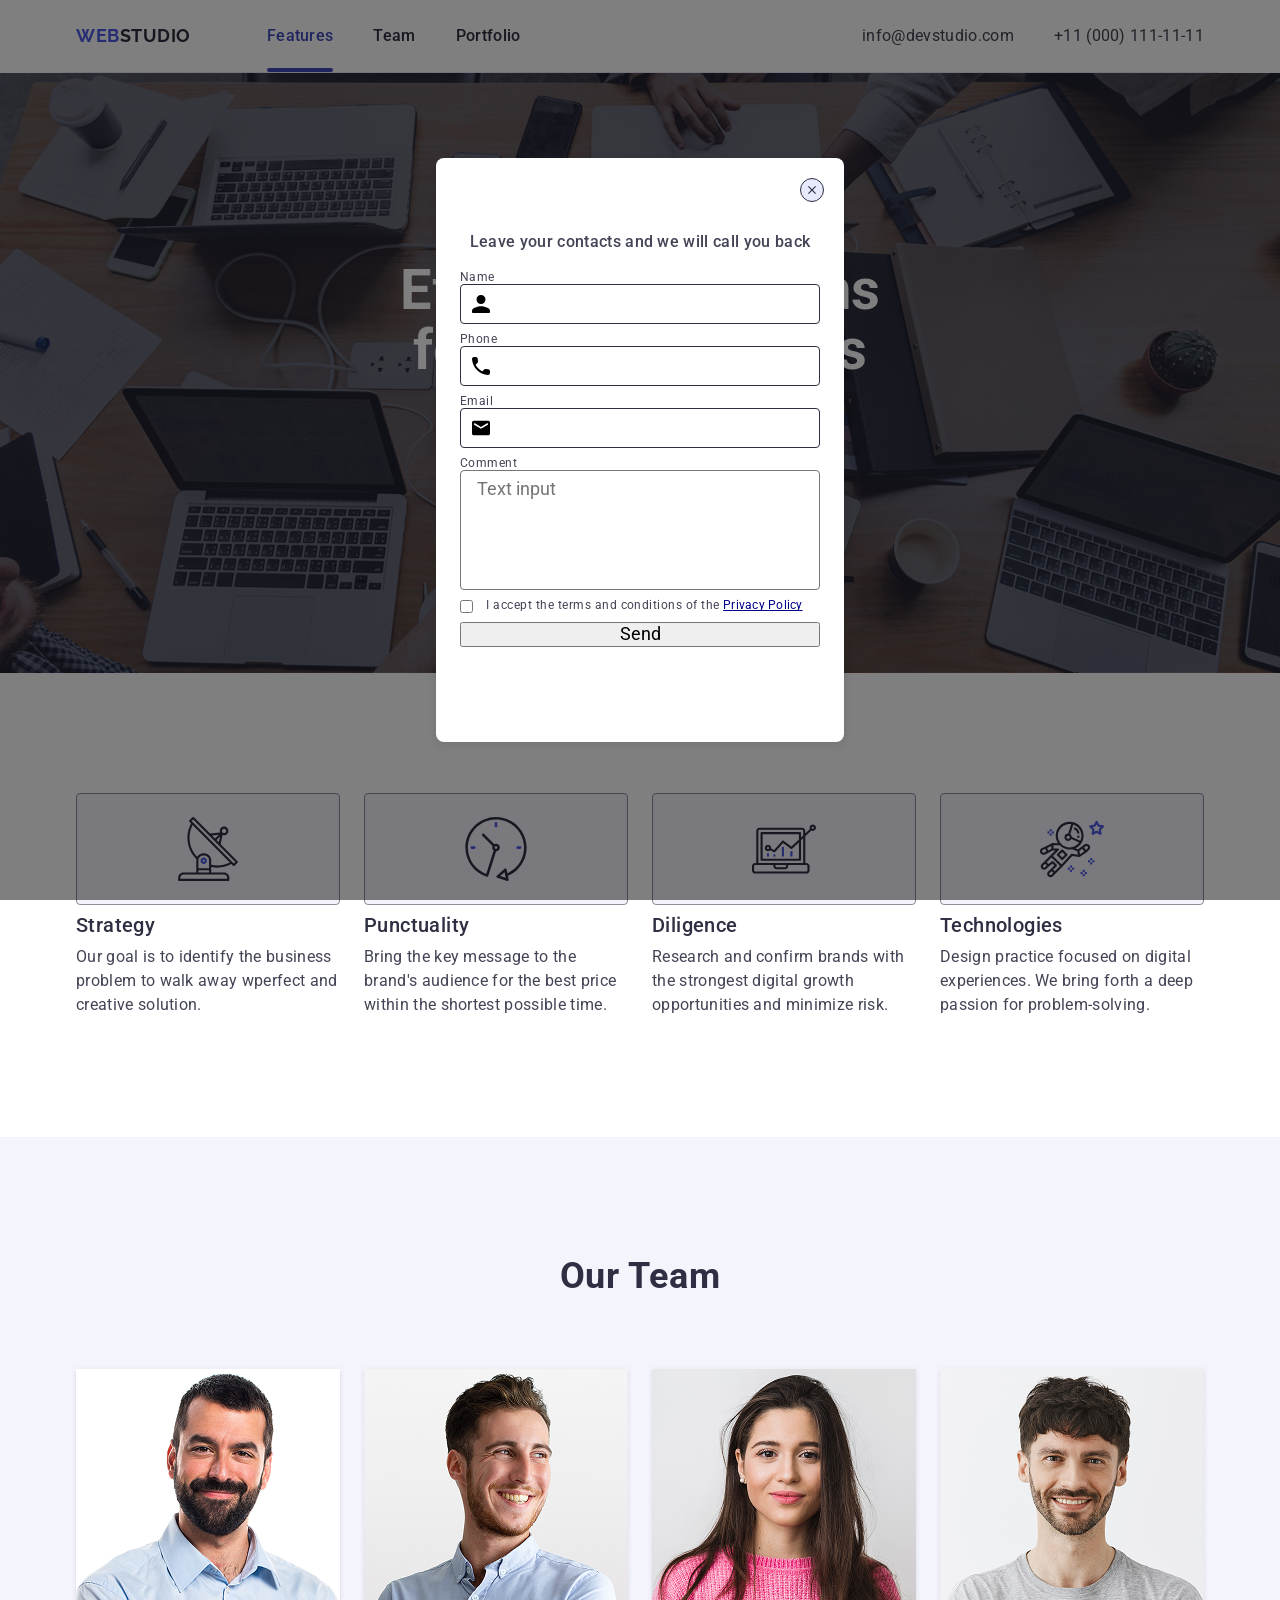
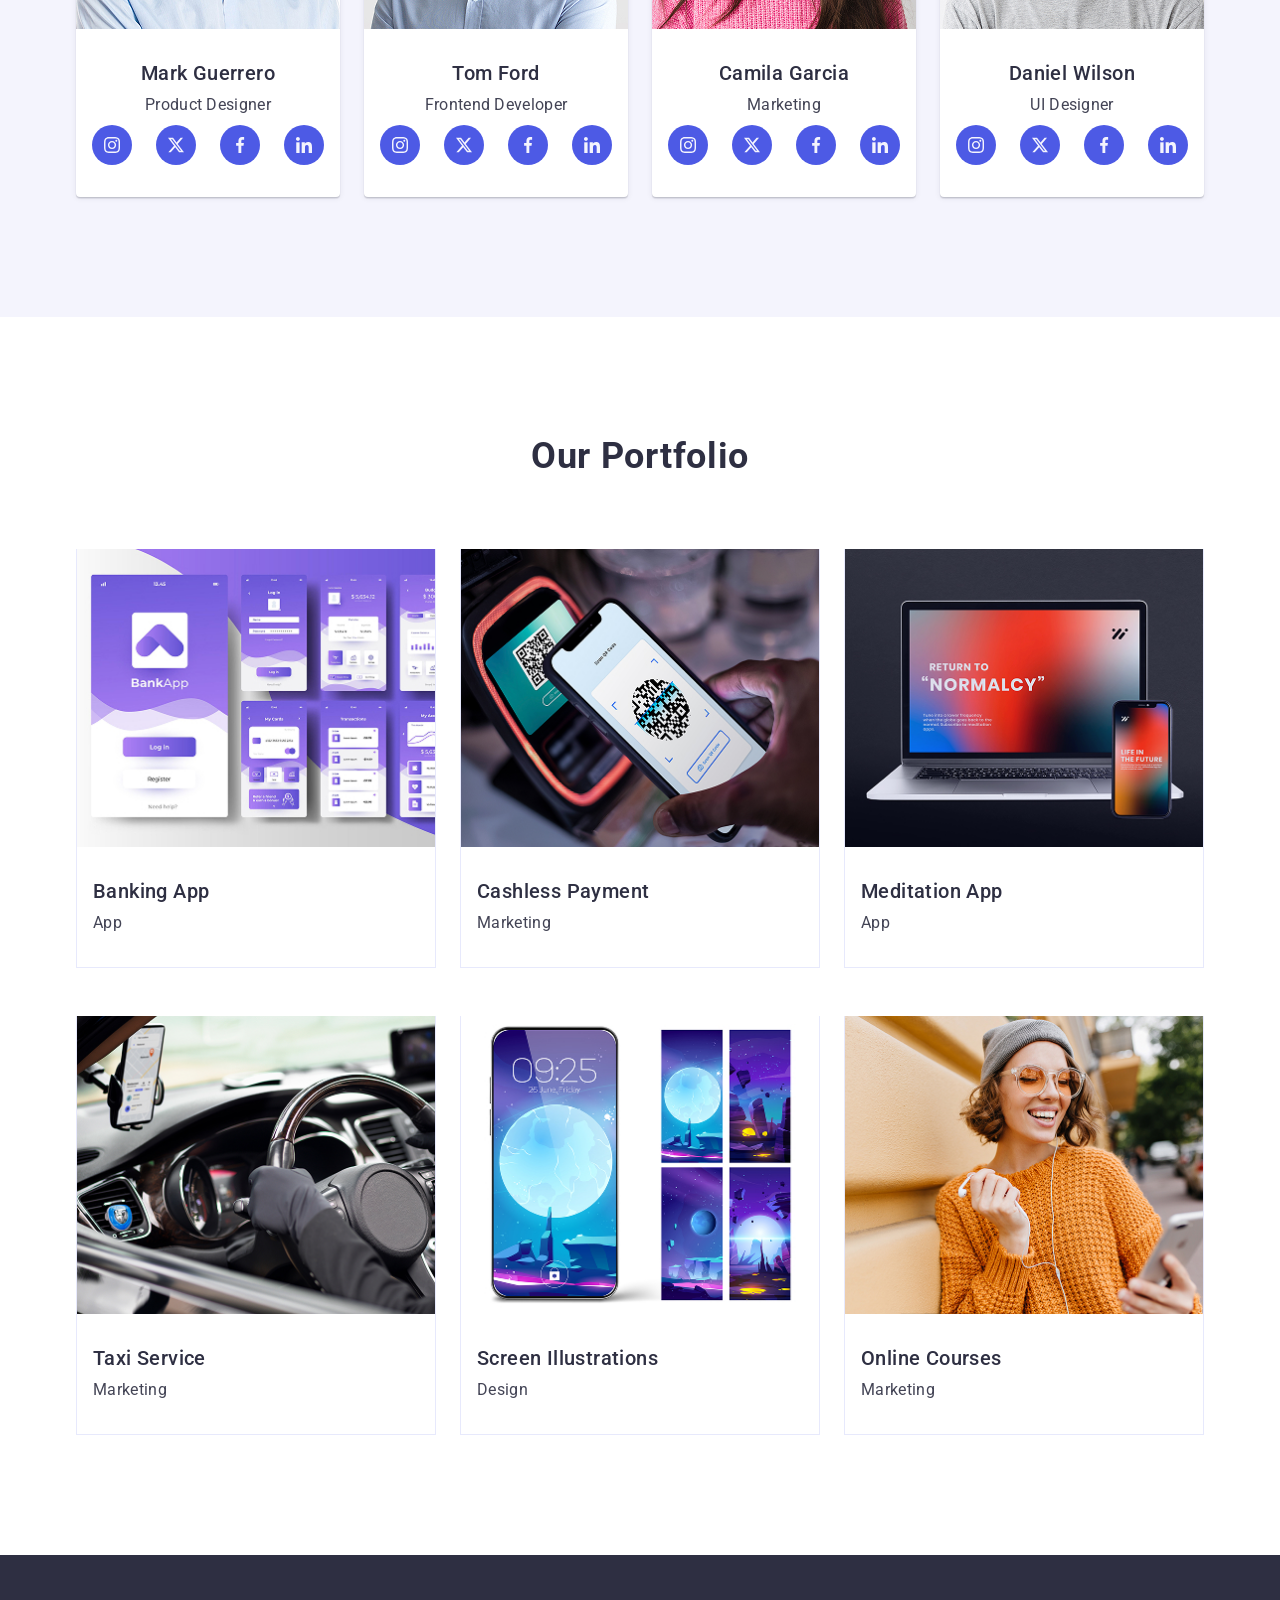
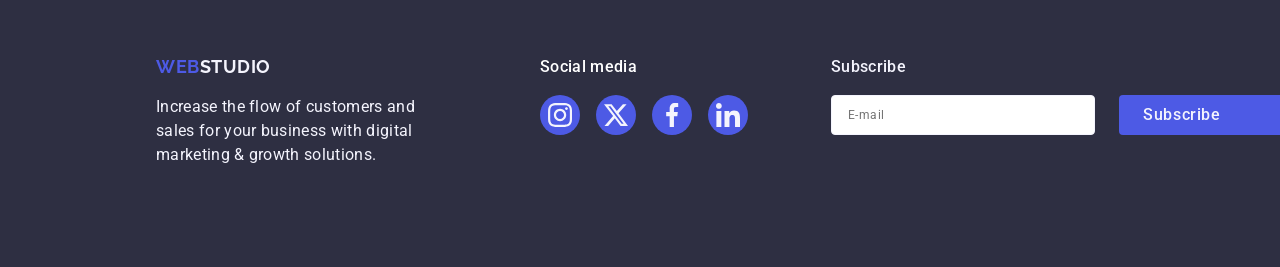
==== commit 321ecb8b: "up" ====
--- a/goit-markup-hw-05/index.html
+++ b/goit-markup-hw-05/index.html
@@ -565,7 +565,7 @@
                 id="user-email"
               />
               <svg class="modal-form-icon" width="18" height="24">
-                <use href="./images/icons.svg#icon-envelope"></use>
+                <use href="./images/icons.svg#icon-email"></use>
               </svg>
             </div>
           </div>
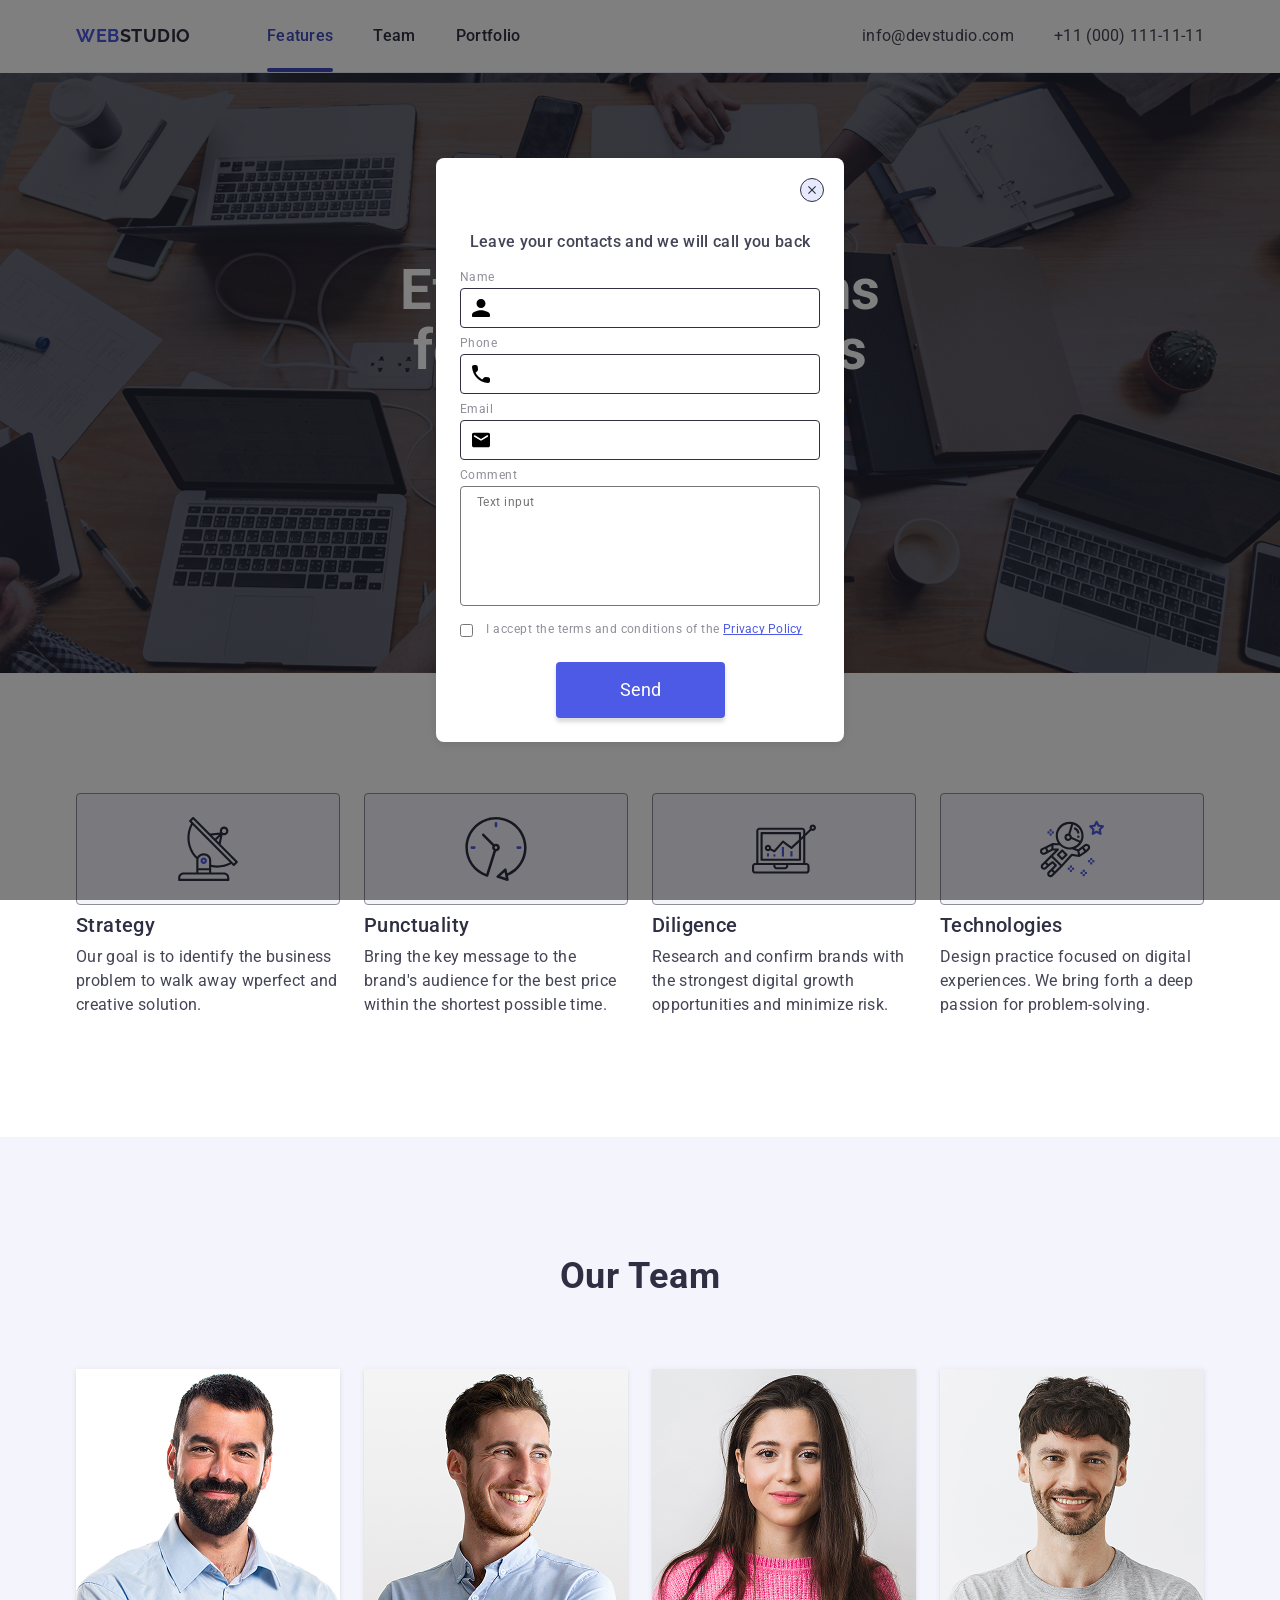
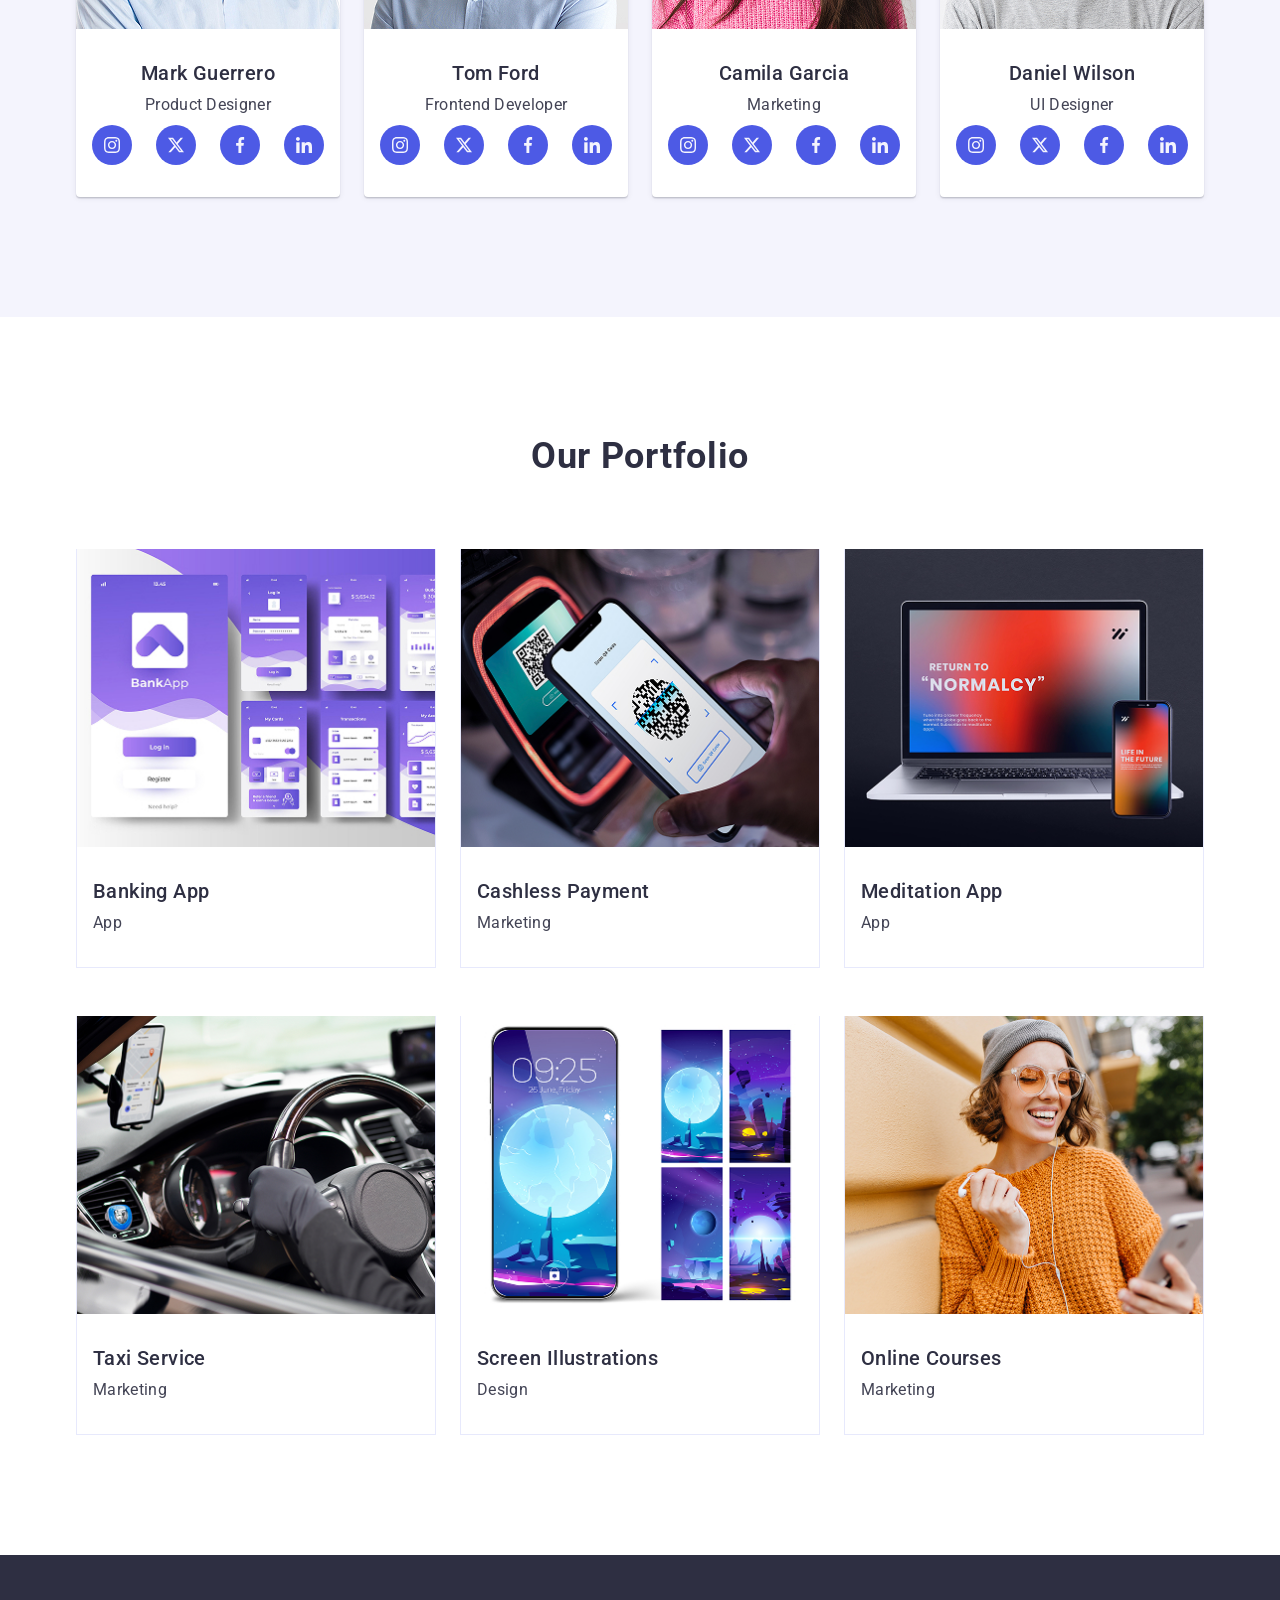
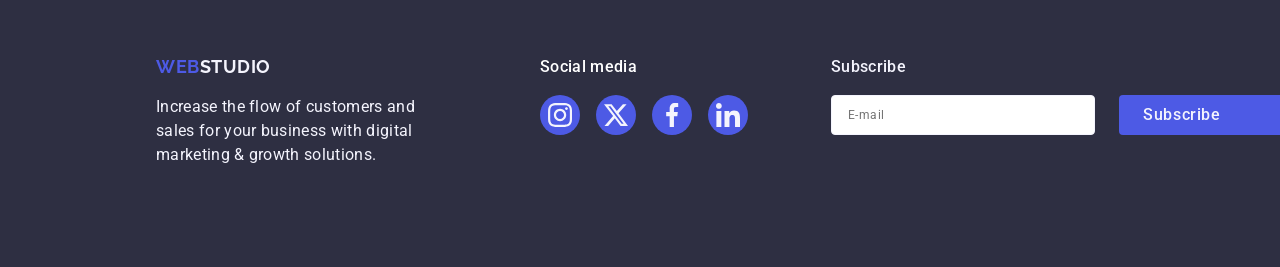
==== commit c56e94e2: "up" ====
--- a/goit-markup-hw-05/index.html
+++ b/goit-markup-hw-05/index.html
@@ -511,7 +511,7 @@
     </footer>
     <!-- #endregion footer -->
     <!-- #region modal -->
-    <div class="modal-overlay">
+    <div class="modal-overlay is-open">
       <div class="modal">
         <button class="modal-close-btn" type="button">
           <svg class="modal-close-icon" width="8" height="8">
@@ -593,17 +593,19 @@
             <label class="modal-form-check-label" for="user-privacy">
               <span class="modal-form-check-box">
                 <svg class="modal-form-check-icon" width="10" height="8">
-                  <use href="./images/icons.svg#icon-check"></use>
+                  <use href=""></use>
                 </svg>
               </span>
-              <span>
+              <span class="modal-text-check">
                 I accept the terms and conditions of the
                 <a class="modal-form-check-link" href="#">Privacy Policy</a>
               </span>
             </label>
           </div>
           <!-- Submit -->
+          <div class="wrap-btn-modal">
           <button class="modal-form-submit" type="submit">Send</button>
+        </div>
         </form>
       </div>
     </div>
